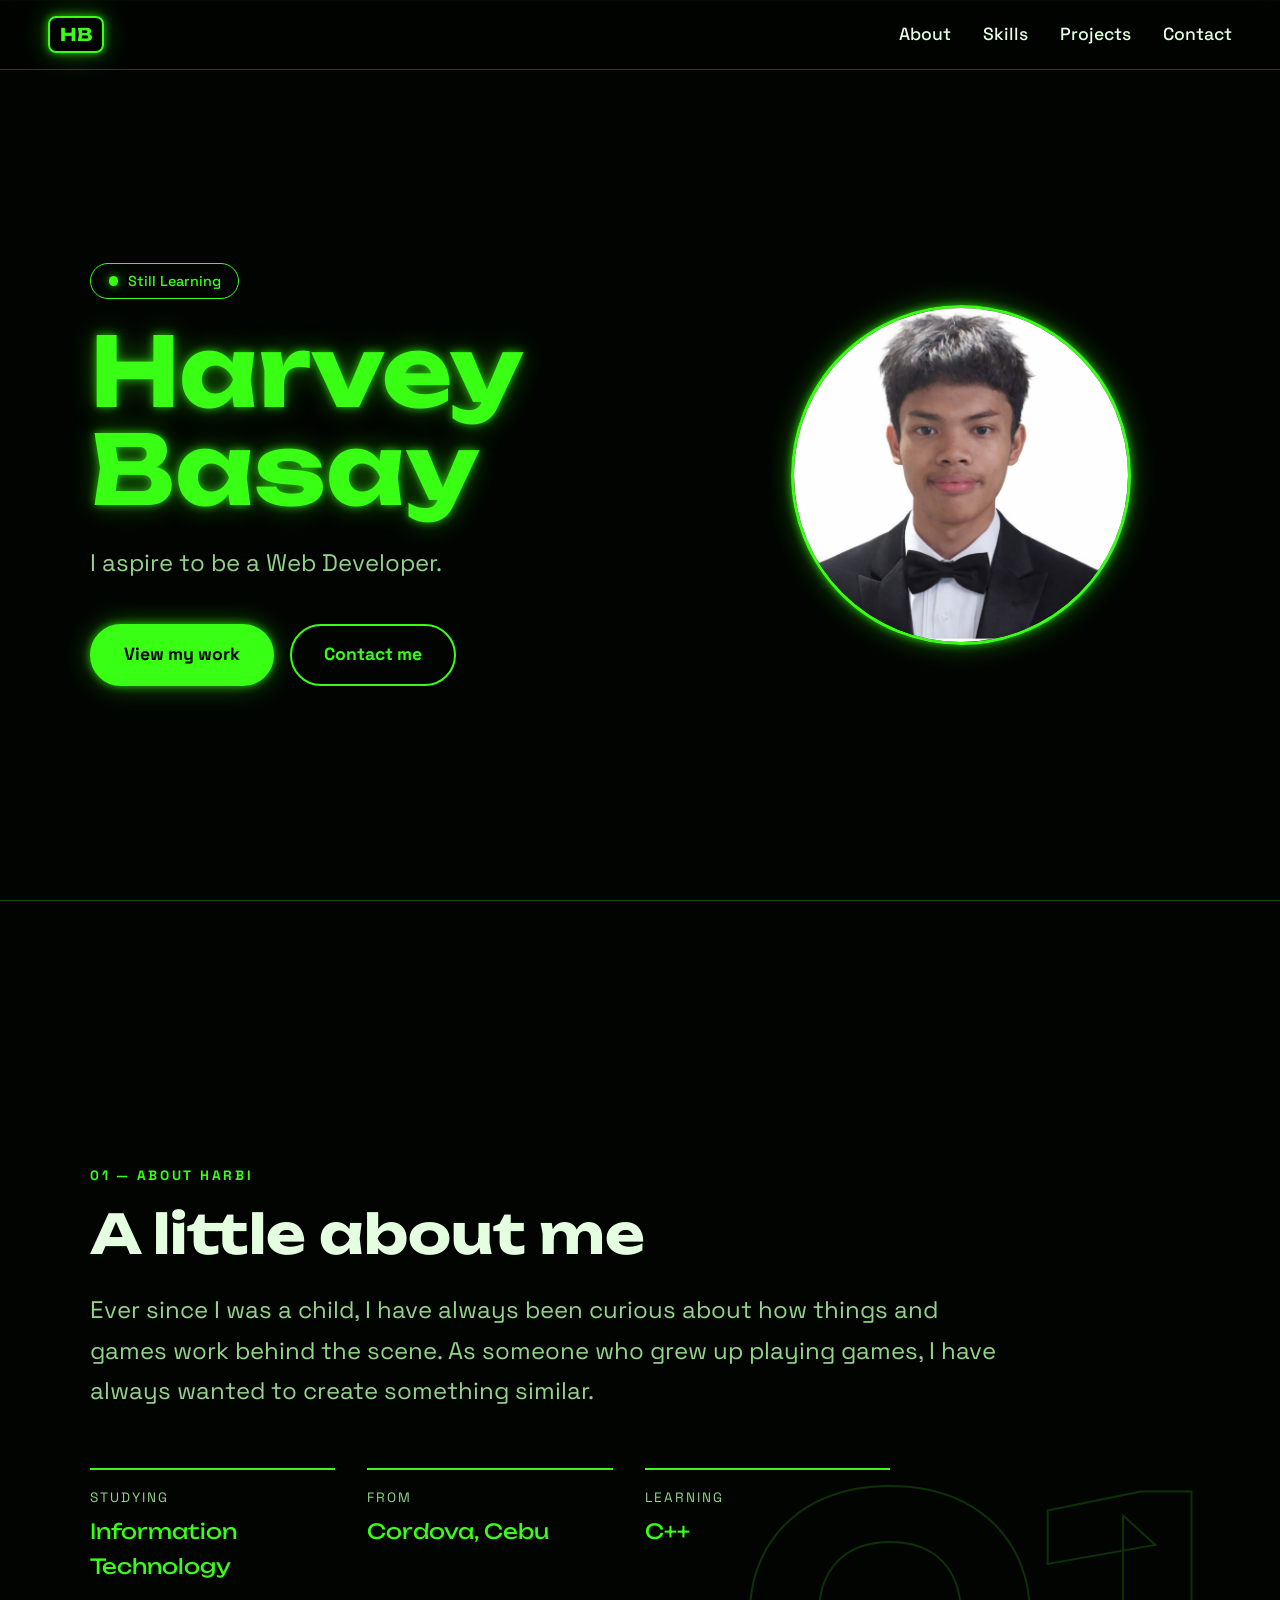
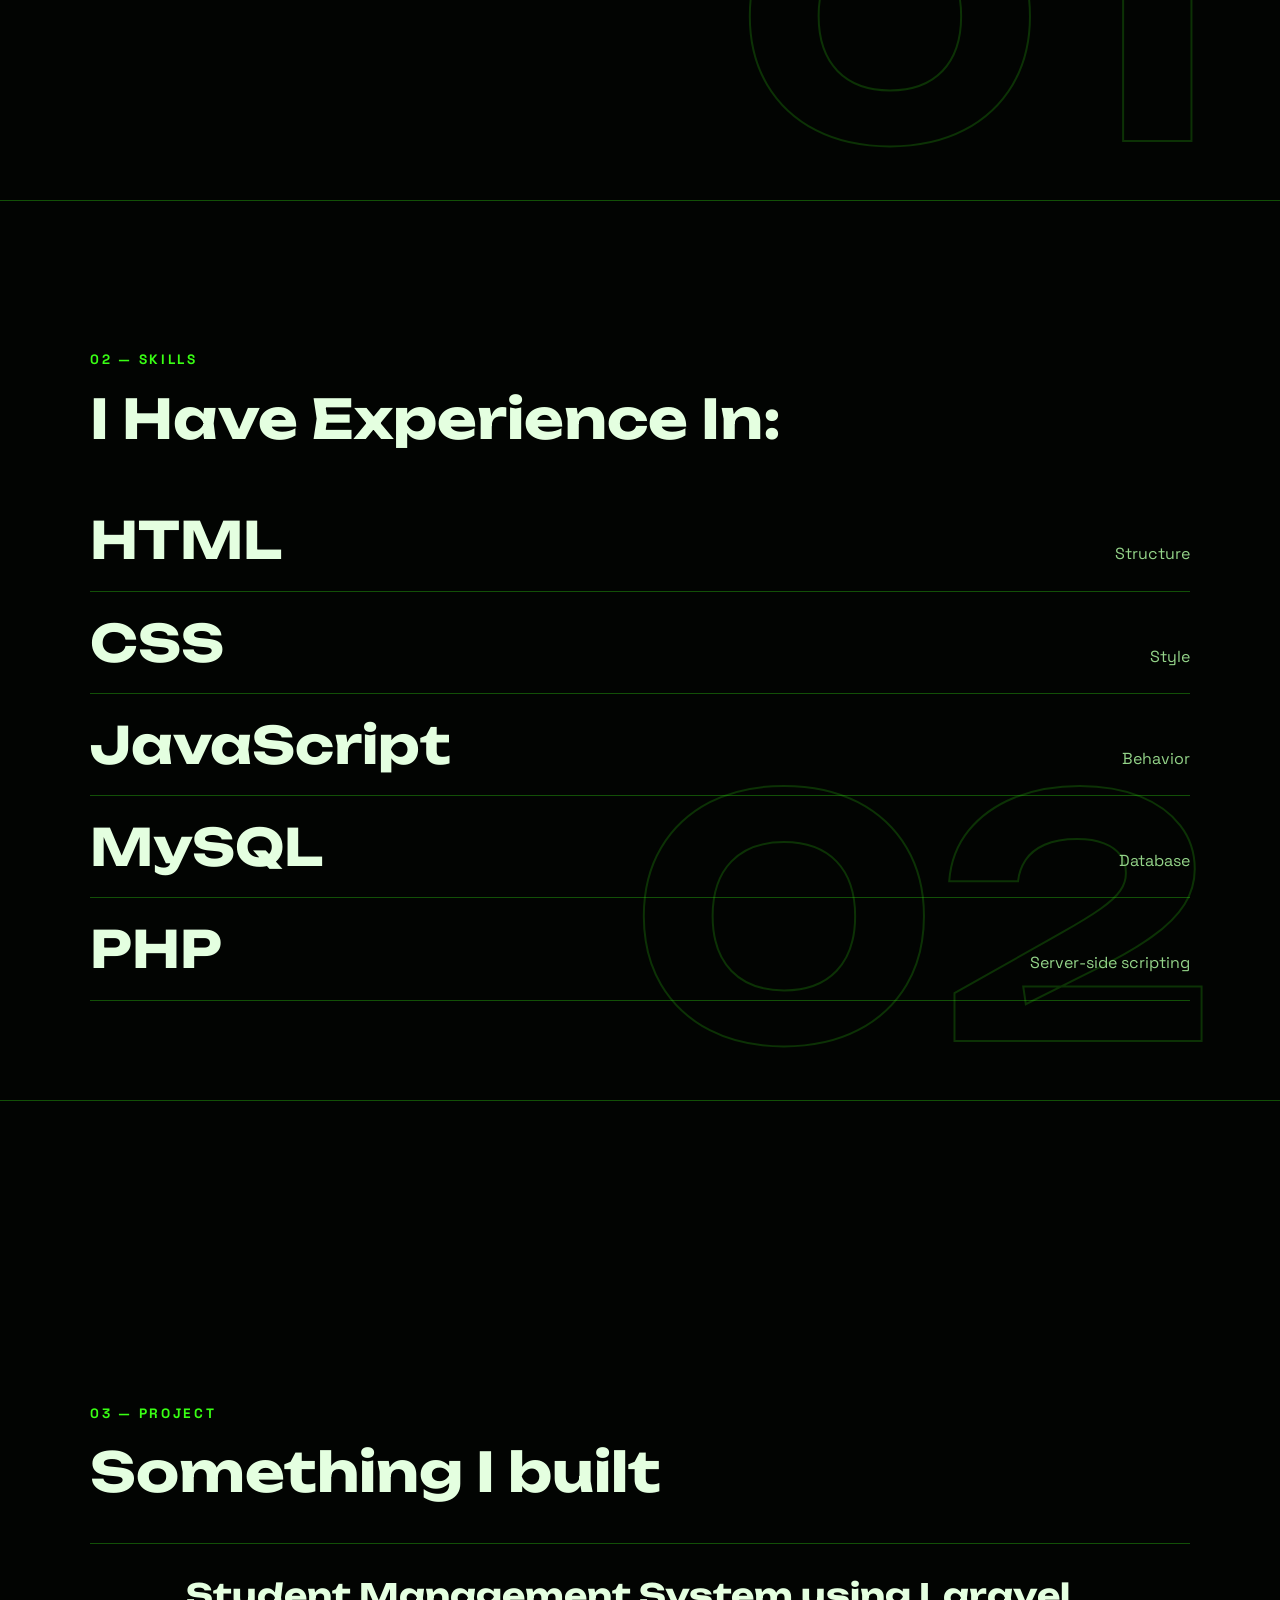
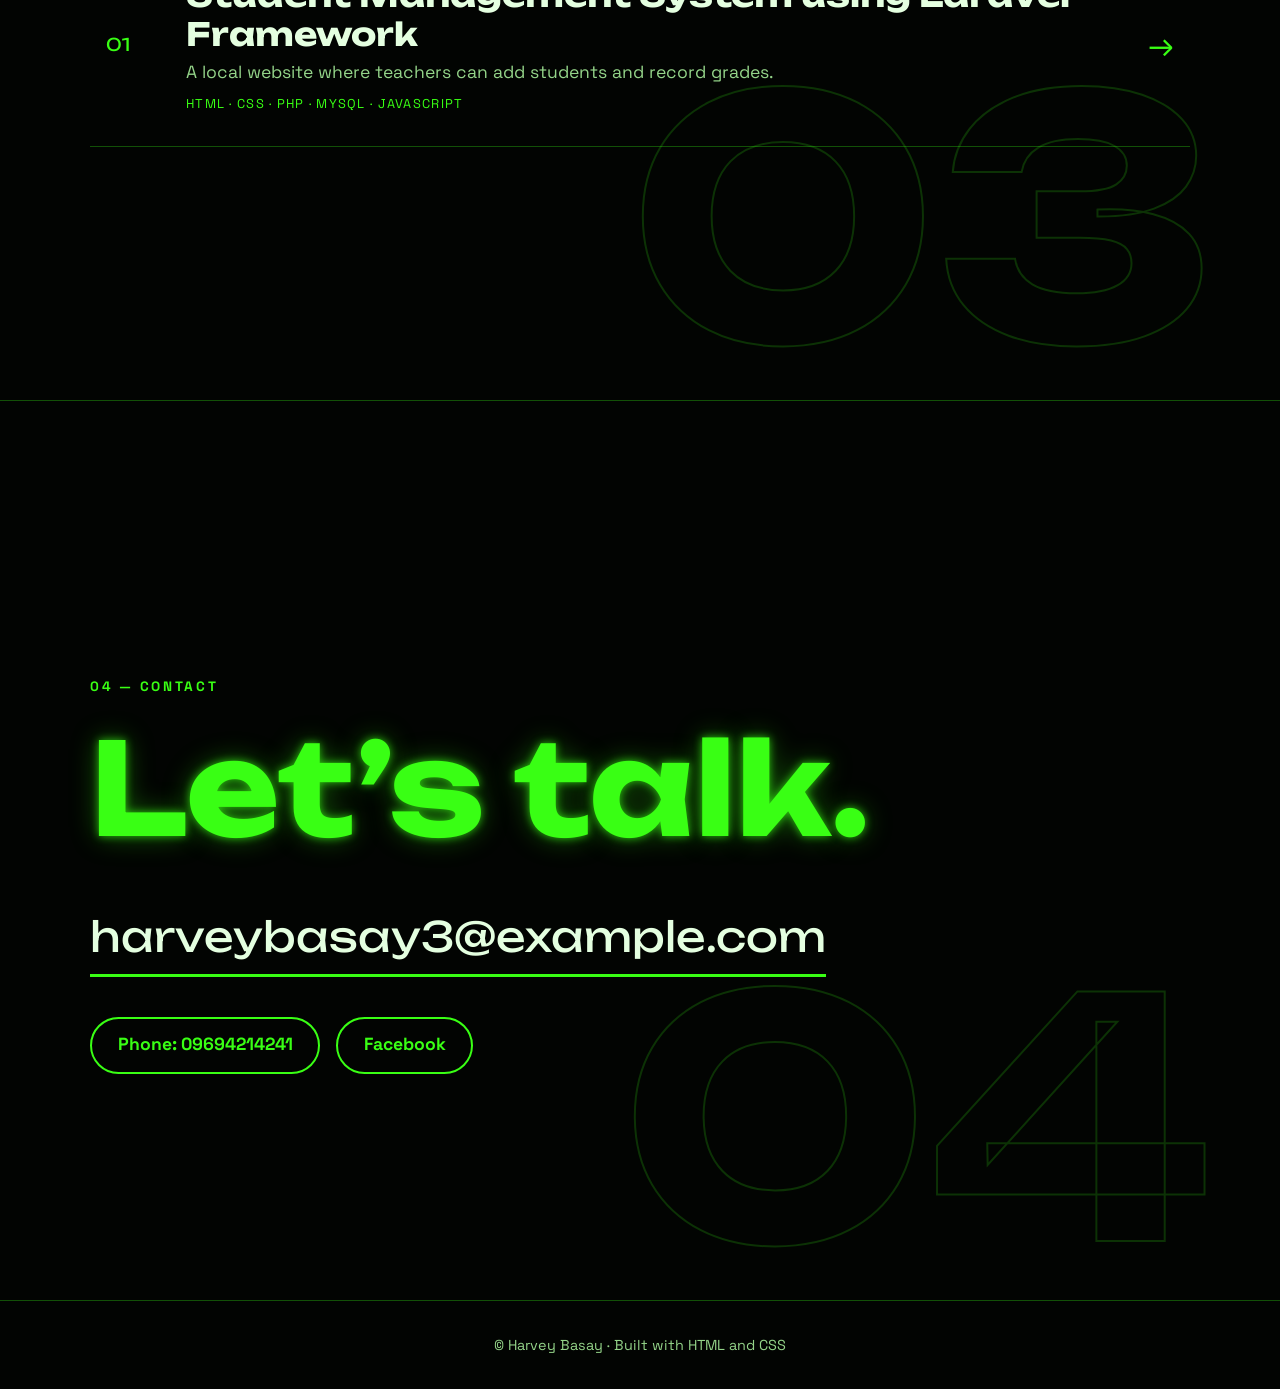
==== index.html @ 2cb589ff "Add files via upload" ====
<!DOCTYPE html>
<html lang="en">
<head>
  <meta charset="UTF-8">
  <meta name="viewport" content="width=device-width, initial-scale=1">
  <title>Harvey Basay | Portfolio</title>
  <link href="https://fonts.googleapis.com/css2?family=Unbounded:wght@500;700&family=Space+Grotesk:wght@400;500;700&display=swap" rel="stylesheet">
  <link href="style.css" rel="stylesheet">
</head>
<body>

  <header class="nav">
    <a class="logo" href="#home" aria-label="Back to top">HB</a>
    <nav>
      <a href="#about">About</a>
      <a href="#skills">Skills</a>
      <a href="#projects">Projects</a>
      <a href="#contact">Contact</a>
    </nav>
  </header>

  <main>

    <section id="home" class="hero">
      <div class="inner hero-grid">

        <div class="hero-text">
          <p class="pill"><span class="dot"></span>Still Learning</p>
          <h1>Harvey<br>Basay</h1>
          <p class="intro">I aspire to be a Web Developer.</p>
          <p class="buttons">
            <a class="btn solid" href="#projects">View my work</a>
            <a class="btn line" href="#contact">Contact me</a>
          </p>
        </div>

        <figure class="photo"> 
          <img src="litrato man natin ay kumupas/gwapo so much.png" alt="Photo of harbi gwapo the first">
        </figure>

      </div>
    </section>

    <section id="about">
      <span class="bgnum" aria-hidden="true">01</span>
      <div class="inner">
        <p class="eyebrow">01 &mdash; About Harbi</p>
        <h2>A little about me</h2>
        <p class="lead">Ever since I was a child, I have always been curious about how things and games work behind the scene. As someone who grew up playing games, I have always wanted to create something similar.</p>

        <dl class="facts">
          <div><dt>Studying</dt><dd>Information Technology</dd></div>
          <div><dt>From</dt><dd>Cordova, Cebu</dd></div>
          <div><dt>Learning</dt><dd>C++</dd></div>
        </dl>
      </div>
    </section>

    <section id="skills">
      <span class="bgnum" aria-hidden="true">02</span>
      <div class="inner">
        <p class="eyebrow">02 &mdash; Skills</p>
        <h2>I Have Experience In:</h2>
        <ul class="skills">
          <li><span>HTML</span><small>Structure</small></li>
          <li><span>CSS</span><small>Style</small></li>
          <li><span>JavaScript</span><small>Behavior</small></li>
          <li><span>MySQL</span><small>Database</small></li>
          <li><span>PHP</span><small>Server-side scripting</small></li>
        </ul>
      </div>
    </section>
    <section id="projects">
      <span class="bgnum" aria-hidden="true">03</span>
      <div class="inner">

        <p class="eyebrow">03 &mdash; Project</p>
        <h2>Something I built</h2>
        <div class="work">

          <a class="row" href="project-1.html">
            <span class="n">01</span>
            <span class="info">
              <strong>Student Management System using Laravel Framework</strong>
              <em>A local website where teachers can add students and record grades.</em>
              <small>HTML &middot; CSS &middot; PHP &middot; MySQL &middot; JavaScript</small>
            </span>
            <span class="arrow" aria-hidden="true">&rarr;</span>
          </a>

        </div>
        
      </div>
    </section>

    <section id="contact">
      <span class="bgnum" aria-hidden="true">04</span>
      <div class="inner">
        <p class="eyebrow">04 &mdash; Contact</p>
        <h2 class="big">Let&rsquo;s talk.</h2>
        <!-- CHECK: example.com is a placeholder. Use your real email address in BOTH places below -->
        <a class="mail" href="mailto:harveybasay3@example.com">harveybasay3@example.com</a>
        <p class="social">
          <a href="tel:09694214241">Phone: 09694214241</a>
          <a href="https://www.facebook.com/profile.php?id=61566080560430">Facebook</a>
        </p>
      </div>
    </section>

  </main>

  <footer>&copy; Harvey Basay &middot; Built with HTML and CSS</footer>

</body>
</html>
---- style.css ----
/* =============================================================
/* =============================================================
   1. COLORS (change these to re-theme the whole site)
   ============================================================= */
:root {
  --bg: #020402;                    /* page background */
  --panel: #061006;                 /* boxes and placeholders */
  --neon: #39ff14;                  /* main neon green */
  --text: #e4ffe0;                  /* normal text */
  --dim: #94d489;                   /* softer text */
  --edge: rgba(57, 255, 20, 0.3);   /* thin borders and lines */
  --glow: 0 0 8px rgba(57, 255, 20, 0.7), 0 0 28px rgba(57, 255, 20, 0.35);   /* the neon glow */
}


/* =============================================================
   2. BASE (rules that affect the whole page)
   ============================================================= */
* { box-sizing: border-box; }

body {
  margin: 0;
  background: var(--bg);
  color: var(--text);
  font-family: "Space Grotesk", Arial, sans-serif;
  font-size: 1.1rem;
  line-height: 1.7;
}

a { color: inherit; }
a:focus-visible { outline: 3px solid var(--neon); outline-offset: 4px; }

::selection { background: var(--neon); color: #000; }


/* =============================================================
   3. SHARED LAYOUT AND TEXT
   ============================================================= */

/* Every section is at least one full screen tall */
section {
  position: relative;
  min-height: 100svh;
  display: flex;
  align-items: center;
  padding: 8rem clamp(1.25rem, 7vw, 6rem) 5rem;
  overflow: hidden;
  border-top: 1px solid var(--edge);
}

/* The content box inside each section */
.inner {
  position: relative;
  z-index: 1;
  width: 100%;
  max-width: 1100px;
  margin: 0 auto;
}

/* Huge outlined number in the background of each section */
.bgnum {
  position: absolute;
  right: clamp(1rem, 5vw, 5rem);
  bottom: 1rem;
  font-family: "Unbounded", sans-serif;
  font-weight: 700;
  font-size: clamp(8rem, 26vw, 22rem);
  line-height: 1;
  color: transparent;
  -webkit-text-stroke: 2px var(--neon);
  opacity: 0.18;
  pointer-events: none;
}

/* Headings */
h1 {
  margin: 0 0 1.5rem;
  font-family: "Unbounded", sans-serif;
  font-weight: 700;
  font-size: clamp(2.6rem, 8vw, 6rem);
  line-height: 1.02;
  color: var(--neon);
  text-shadow: var(--glow);
  overflow-wrap: anywhere;
}

h2 {
  margin: 0 0 1.5rem;
  font-family: "Unbounded", sans-serif;
  font-weight: 700;
  font-size: clamp(1.9rem, 5vw, 3.4rem);
  line-height: 1.15;
}

h2.big {
  font-size: clamp(3rem, 11vw, 8rem);
  color: var(--neon);
  text-shadow: var(--glow);
}

/* Small label above each heading, like "01 - About" */
.eyebrow {
  margin: 0 0 1rem;
  color: var(--neon);
  font-weight: 700;
  letter-spacing: 0.2em;
  text-transform: uppercase;
  font-size: 0.85rem;
}

/* Bigger intro paragraph */
.lead {
  max-width: 38em;
  font-size: clamp(1.15rem, 2.4vw, 1.5rem);
  color: var(--dim);
}


/* =============================================================
   4. BUTTONS (also used by the contact links)
   ============================================================= */

/* The row that holds the buttons */
.buttons { display: flex; flex-wrap: wrap; gap: 1rem; margin: 0; }

/* Shared look: green outline and pill shape */
.btn,
.social a {
  border: 2px solid var(--neon);
  border-radius: 50px;
  font-weight: 700;
  text-decoration: none;
}

.btn { padding: 0.9rem 2rem; }
.social a { padding: 0.7rem 1.6rem; }

/* Filled button */
.btn.solid {
  background: var(--neon);
  color: #000;
  box-shadow: var(--glow);
}

/* Outline button */
.btn.line,
.social a { color: var(--neon); }

/* Hover: glow, and outline buttons fill with green */
.btn:hover,
.social a:hover { box-shadow: var(--glow); }

.btn.line:hover,
.social a:hover { background: var(--neon); color: #000; }


/* =============================================================
   5. NAVIGATION
   ============================================================= */
.nav {
  position: fixed;
  top: 0;
  left: 0;
  right: 0;
  z-index: 10;
  display: flex;
  justify-content: space-between;
  align-items: center;
  padding: 1rem clamp(1.25rem, 5vw, 3rem);
  background: rgba(2, 4, 2, 0.85);
  backdrop-filter: blur(8px);
  border-bottom: 1px solid var(--edge);
}

.logo {
  font-family: "Unbounded", sans-serif;
  font-weight: 700;
  text-decoration: none;
  color: var(--neon);
  border: 2px solid var(--neon);
  border-radius: 8px;
  padding: 0.1rem 0.6rem;
  box-shadow: var(--glow);
}

.nav nav { display: flex; gap: clamp(0.8rem, 3vw, 2rem); }
.nav nav a { text-decoration: none; font-weight: 500; }
.nav nav a:hover { color: var(--neon); text-shadow: var(--glow); }


/* =============================================================
   6. HOME (hero)
   ============================================================= */
.hero {
  flex-direction: column;
  justify-content: center;
  align-items: stretch;
  padding-bottom: 5rem;
}

/* Text on the left, photo on the right */
.hero-grid {
  display: grid;
  grid-template-columns: 1.3fr 1fr;
  gap: 3rem;
  align-items: center;
}

.pill {
  display: inline-flex;
  align-items: center;
  gap: 0.6rem;
  margin: 0 0 1.5rem;
  padding: 0.3rem 1.1rem;
  border: 1px solid var(--neon);
  border-radius: 50px;
  color: var(--neon);
  font-size: 0.9rem;
  font-weight: 500;
}

.dot {
  width: 0.6rem;
  height: 0.6rem;
  border-radius: 50%;
  background: var(--neon);
  box-shadow: var(--glow);
}

.intro {
  max-width: 30em;
  margin: 0 0 2.5rem;
  font-size: clamp(1.15rem, 2.4vw, 1.5rem);
  color: var(--dim);
}

/* Your photo (a circle) */
.photo {
  margin: 0;
  justify-self: center;
  width: min(100%, 340px);
  aspect-ratio: 1;
  border-radius: 50%;
  border: 3px solid var(--neon);
  overflow: hidden;
  box-shadow: var(--glow);
}

.photo img,
.photo-ph {
  display: block;
  width: 100%;
  height: 100%;
  object-fit: cover;
}

/* Placeholder circle shown until you add your photo */
.photo-ph {
  display: flex;
  align-items: center;
  justify-content: center;
  font-family: "Unbounded", sans-serif;
  font-size: 4rem;
  color: var(--neon);
  background: var(--panel);
}


/* =============================================================
   7. ABOUT
   ============================================================= */

.facts {
  display: grid;
  grid-template-columns: repeat(auto-fit, minmax(180px, 1fr));
  gap: 2rem;
  max-width: 800px;
  margin: 3.5rem 0 0;
}

.facts div { padding-top: 1rem; border-top: 2px solid var(--neon); }

.facts dt {
  color: var(--dim);
  font-size: 0.85rem;
  letter-spacing: 0.15em;
  text-transform: uppercase;
}

.facts dd {
  margin: 0.3rem 0 0;
  font-family: "Unbounded", sans-serif;
  font-size: 1.3rem;
  color: var(--neon);
}


/* =============================================================
   8. SKILLS
   ============================================================= */
.skills { list-style: none; margin: 2.5rem 0 0; padding: 0; }

.skills li {
  display: flex;
  justify-content: space-between;
  align-items: baseline;
  gap: 1rem;
  padding: 1.4rem 0;
  border-bottom: 1px solid var(--edge);
}

.skills span {
  font-family: "Unbounded", sans-serif;
  font-weight: 700;
  font-size: clamp(1.6rem, 5vw, 3.2rem);
  line-height: 1.1;
}

.skills small { color: var(--dim); font-size: 1rem; text-align: right; }

.skills li:hover { color: var(--neon); text-shadow: var(--glow); border-color: var(--neon); }


/* =============================================================
   9. PROJECTS (the list on the home page)
   ============================================================= */
.work { margin-top: 2.5rem; border-top: 1px solid var(--edge); }

.row {
  display: grid;
  grid-template-columns: 4rem 1fr auto;
  gap: 1rem;
  align-items: center;
  padding: 2rem 1rem;
  border-bottom: 1px solid var(--edge);
  text-decoration: none;
}

.row .n { font-family: "Unbounded", sans-serif; color: var(--neon); }
.row .info { display: flex; flex-direction: column; gap: 0.3rem; }

.row strong {
  font-family: "Unbounded", sans-serif;
  font-size: clamp(1.3rem, 3.5vw, 2rem);
  line-height: 1.2;
}

.row em { font-style: normal; color: var(--dim); max-width: 40em; }

.row small {
  color: var(--neon);
  letter-spacing: 0.1em;
  text-transform: uppercase;
  font-size: 0.8rem;
}

.row .arrow { font-size: 2rem; color: var(--neon); }
.row:hover { background: var(--neon); color: #000; box-shadow: var(--glow); }
.row:hover .n,
.row:hover em,
.row:hover small,
.row:hover .arrow { color: #000; }

.mail {
  display: inline-block;
  margin-top: 1rem;
  padding-bottom: 0.3rem;
  font-family: "Unbounded", sans-serif;
  font-size: clamp(1.1rem, 4.2vw, 2.6rem);
  text-decoration: none;
  overflow-wrap: anywhere;
  background: linear-gradient(var(--neon), var(--neon)) no-repeat 0 100% / 100% 3px;
  }

.mail:hover { 
  color: var(--neon); text-shadow: var(--glow); 
  }

.social {
   display: flex; flex-wrap: wrap; gap: 1rem; margin: 2.5rem 0 0; 
  }

footer {
  padding: 2rem 1rem;
  text-align: center;
  color: var(--dim);
  font-size: 0.9rem;
  border-top: 1px solid var(--edge);
  }

.project-page { 
  padding: 9rem clamp(1.25rem, 7vw, 6rem) 5rem; 
  }
.project-page h1 { 
  font-size: clamp(2.4rem, 9vw, 5.5rem); 
  }
.project-page h2 {
   margin-top: 4.5rem; font-size: clamp(1.6rem, 4vw, 2.4rem); 
  }
.project-page .buttons { 
  margin-top: 2rem; 
  }
.project-page .back { 
  margin-top: 4rem; 
  }

.gallery {
  display: grid;
  grid-template-columns: 1fr;
  gap: 2rem;
  max-width: 900px;
  margin-top: 2rem;
  }

.shot {
   margin: 0; 
  }

.shot img,
.ph { 
  display: block; width: 100%; border-radius: 12px; 
  }

.shot img { 
  height: auto; border: 1px solid var(--edge); 
  }

.shot img:hover { 
  border-color: var(--neon); box-shadow: var(--glow); 
  }

.shot img { 
  cursor: zoom-in; 
  }

.shot figcaption {
   margin-top: 0.6rem; color: var(--dim); font-size: 0.95rem; 
  }

.ph {
  display: flex;
  align-items: center;
  justify-content: center;
  aspect-ratio: 16 / 9;
  padding: 1rem;
  text-align: center;
  color: var(--dim);
  background: var(--panel);
  border: 2px dashed var(--edge);
  }

html { 
  scroll-behavior: smooth; 
  }

@keyframes up { 
  from { opacity: 0; transform: translateY(30px); } 
  }

.hero-text { 
  animation: up 0.9s; 
  }

@keyframes glow {
  50% { box-shadow: 0 0 14px rgba(57, 255, 20, 0.9), 0 0 50px rgba(57, 255, 20, 0.5); }
  }

.photo { 
  animation: glow 3s ease-in-out infinite; 
  }

.btn,
.skills li,
.row,
.social a { 
  transition: 0.25s; 
  }

@media (max-width: 800px) {
  .hero-grid { grid-template-columns: 1fr; gap: 2rem; }
  .photo { order: -1; width: min(60%, 240px); justify-self: start; }
  }

@media (max-width: 600px) {
  body { font-size: 1rem; }
  section { padding-top: 7rem; }
  .row { grid-template-columns: 2.6rem 1fr; padding: 1.5rem 0.5rem; }
  .row .arrow { display: none; }
  .skills small { display: none; }
  .nav nav a { font-size: 0.9rem; }
  }
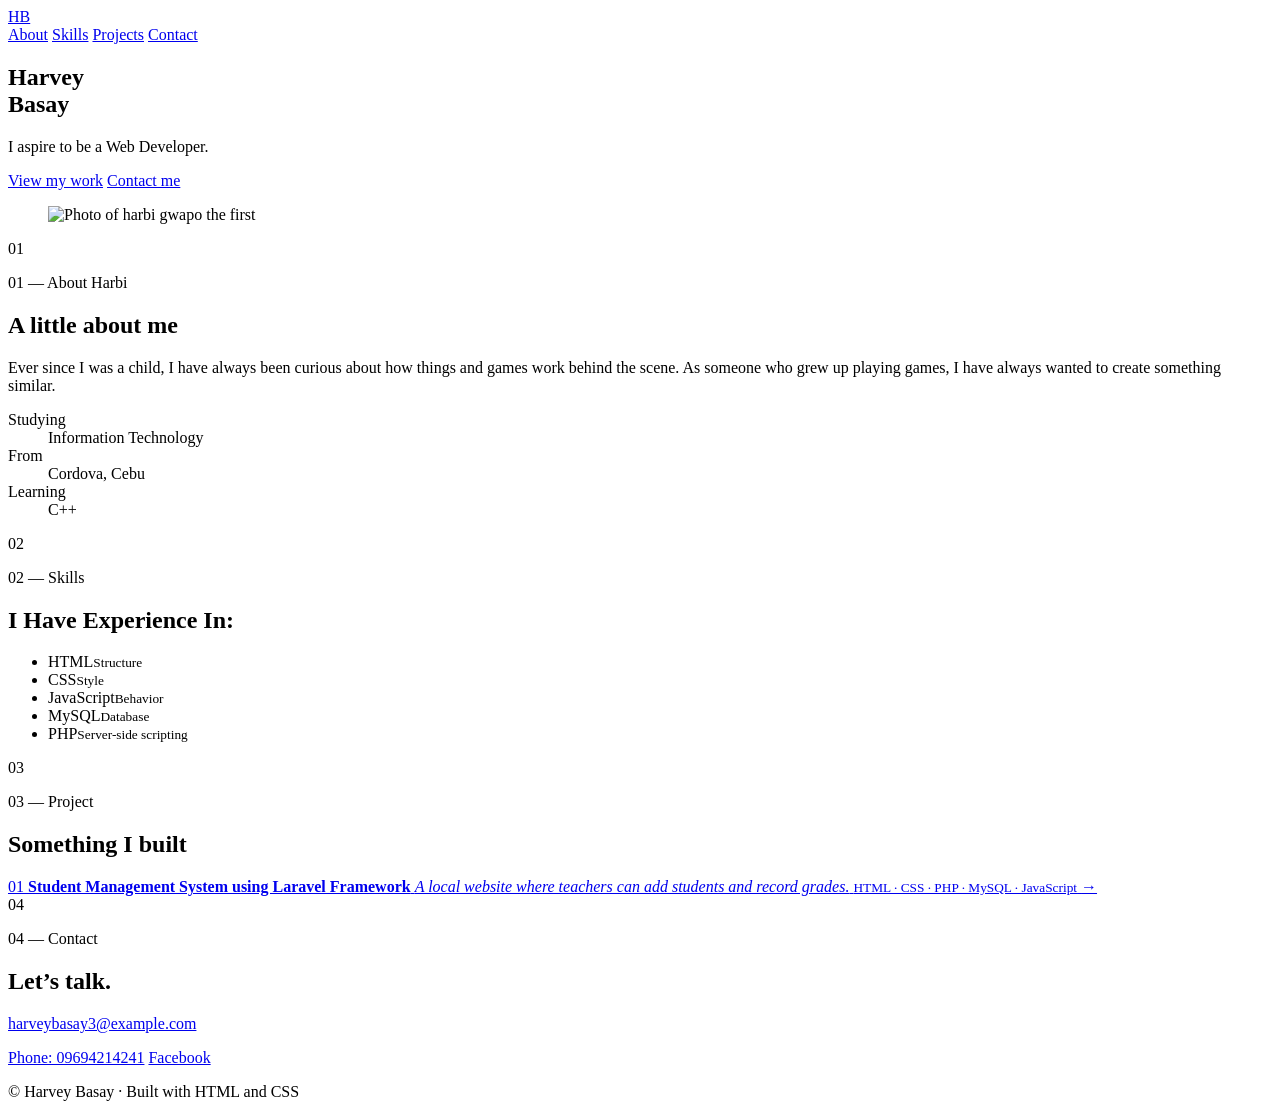
==== commit f5285177: "Rename PORTFOLIO/index.html to index.html" ====
--- a/index.html
+++ b/index.html
@@ -23,9 +23,7 @@
 
     <section id="home" class="hero">
       <div class="inner hero-grid">
-
         <div class="hero-text">
-          <p class="pill"><span class="dot"></span>Still Learning</p>
           <h1>Harvey<br>Basay</h1>
           <p class="intro">I aspire to be a Web Developer.</p>
           <p class="buttons">
@@ -112,4 +110,4 @@
   <footer>&copy; Harvey Basay &middot; Built with HTML and CSS</footer>
 
 </body>
-</html>+</html>
